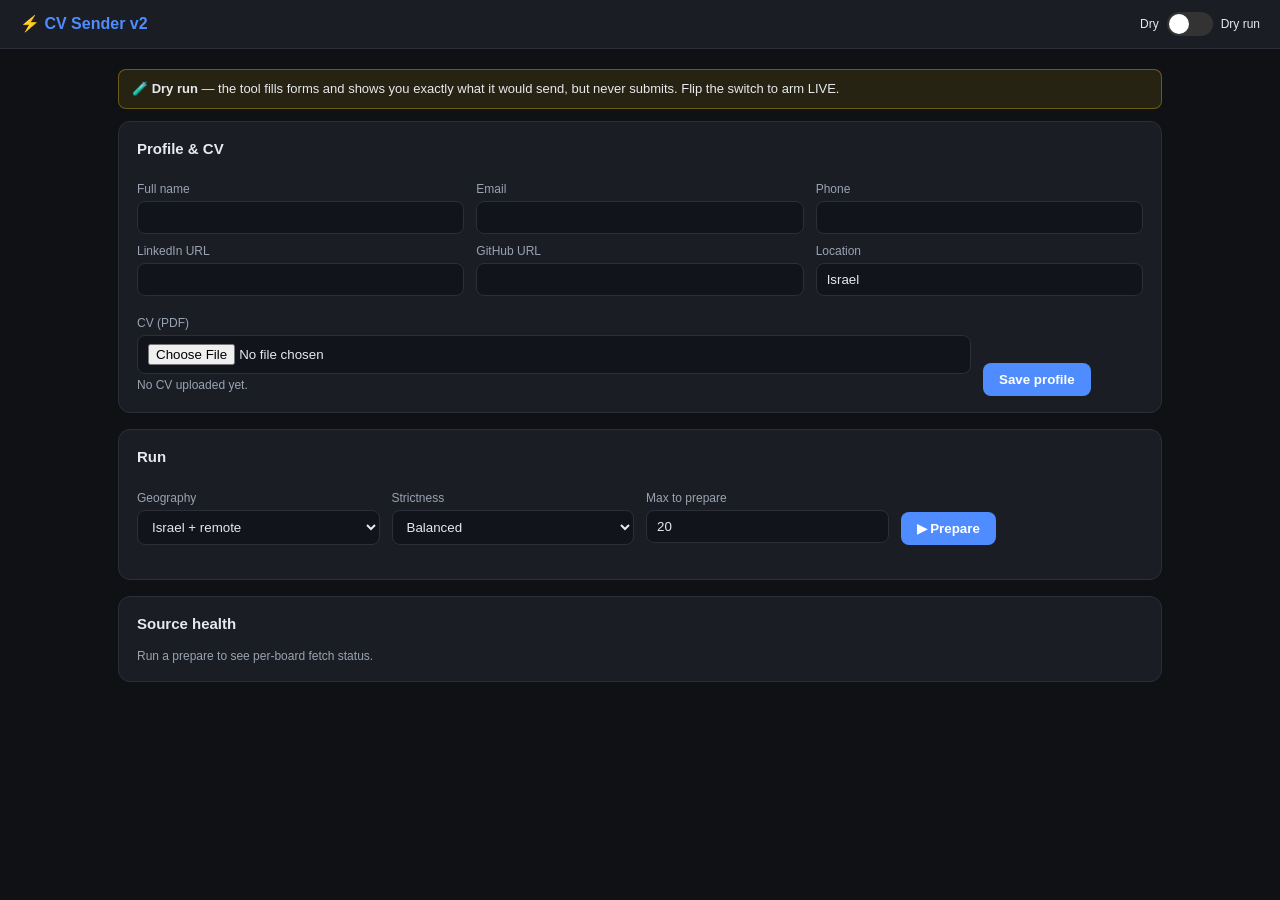
==== cvsender/web/index.html @ be68adb0 "CV Sender v2: FastAPI app, SSE UI, and tests — working slice Completes the Phase 1+2 vertical slice;" ====
<!doctype html>
<html lang="en">
<head>
<meta charset="utf-8">
<meta name="viewport" content="width=device-width, initial-scale=1">
<title>CV Sender v2</title>
<style>
  :root{--bg:#0f1115;--card:#1a1d24;--line:#2a2f3a;--fg:#e7e9ee;--mut:#9aa3b2;
        --acc:#4f8cff;--ok:#2ecc71;--warn:#f1c40f;--bad:#e74c3c;--live:#ff5c5c;}
  *{box-sizing:border-box}
  body{margin:0;font:14px/1.5 -apple-system,Segoe UI,Roboto,sans-serif;background:var(--bg);color:var(--fg)}
  header{display:flex;align-items:center;gap:14px;padding:12px 20px;border-bottom:1px solid var(--line);background:var(--card);position:sticky;top:0;z-index:5}
  .brand{color:var(--acc);font-weight:700;margin-right:auto;font-size:16px}
  main{max-width:1080px;margin:20px auto;padding:0 18px}
  .card{background:var(--card);border:1px solid var(--line);border-radius:12px;padding:16px 18px;margin-bottom:16px}
  h2{font-size:15px;margin:0 0 12px}
  label{display:block;color:var(--mut);font-size:12px;margin:8px 0 3px}
  input,select{width:100%;padding:8px 10px;border-radius:8px;border:1px solid var(--line);background:#11141a;color:var(--fg)}
  .row{display:flex;gap:12px;flex-wrap:wrap}.row>div{flex:1;min-width:130px}
  button{background:var(--acc);color:#fff;border:0;border-radius:8px;padding:9px 16px;font-weight:600;cursor:pointer}
  button.ghost{background:#11141a;border:1px solid var(--line);color:var(--fg)}
  button.bad{background:var(--bad)}button.ok{background:var(--ok)}
  button[disabled]{opacity:.45;cursor:not-allowed}
  .pill{padding:2px 9px;border-radius:20px;font-size:11px;font-weight:700;white-space:nowrap}
  .queued,.preparing,.sending{background:rgba(79,140,255,.16);color:var(--acc)}
  .ready{background:rgba(241,196,15,.16);color:var(--warn)}
  .needs_input{background:rgba(241,196,15,.16);color:var(--warn)}
  .sent,.done{background:rgba(46,204,113,.16);color:var(--ok)}
  .sent_unverified{background:rgba(241,196,15,.2);color:var(--warn)}
  .failed,.error,.cancelled,.skipped{background:rgba(231,76,60,.16);color:var(--bad)}
  .running,.awaiting_confirm{background:rgba(79,140,255,.16);color:var(--acc)}
  table{width:100%;border-collapse:collapse}
  th,td{text-align:left;padding:7px 8px;border-bottom:1px solid var(--line);font-size:13px;vertical-align:top}
  th{color:var(--mut);font-weight:600}
  .mut{color:var(--mut)}.mono{font-variant-numeric:tabular-nums}
  .mode{display:flex;align-items:center;gap:8px;font-size:12px}
  .switch{width:46px;height:24px;border-radius:20px;background:#333;position:relative;cursor:pointer;transition:.2s}
  .switch.on{background:var(--live)}
  .switch .k{position:absolute;top:2px;left:2px;width:20px;height:20px;border-radius:50%;background:#fff;transition:.2s}
  .switch.on .k{left:24px}
  .armed{color:var(--live);font-weight:700}
  .counts{display:flex;gap:8px;flex-wrap:wrap;margin:8px 0}
  .funnel{display:flex;gap:6px;flex-wrap:wrap;font-size:12px}
  .funnel span{background:#11141a;border:1px solid var(--line);border-radius:7px;padding:3px 8px}
  .revcard{border:1px solid var(--line);border-radius:10px;padding:12px 14px;margin-bottom:10px}
  .revcard.needs_input{border-color:rgba(241,196,15,.4)}
  .kv{font-size:12px;color:var(--mut);margin:2px 0}
  .kv b{color:var(--fg);font-weight:600}
  a.link{color:var(--acc)}
  .hide{display:none}
  .banner{padding:9px 13px;border-radius:8px;margin-bottom:12px;font-size:13px}
  .banner.warn{background:rgba(241,196,15,.1);border:1px solid rgba(241,196,15,.35)}
  .banner.live{background:rgba(255,92,92,.1);border:1px solid rgba(255,92,92,.4)}
  .toast{position:fixed;bottom:18px;right:18px;background:var(--card);border:1px solid var(--line);border-radius:9px;padding:10px 14px;font-size:13px;z-index:20}
</style>
</head>
<body>
<header>
  <span class="brand">⚡ CV Sender v2</span>
  <div class="mode">Dry <div class="switch" id="modeSw"><div class="k"></div></div>
    <span id="modeLbl">Dry run</span></div>
  <button class="bad hide" id="cancelBtn">Cancel run</button>
</header>
<main>
  <div id="dryBanner" class="banner warn">🧪 <b>Dry run</b> — the tool fills forms and shows you exactly what it would send, but never submits. Flip the switch to arm LIVE.</div>
  <div id="liveBanner" class="banner live hide">🔴 <b>LIVE</b> — confirming an item submits a <b>real</b> application.</div>

  <div class="card" id="profileCard">
    <h2>Profile &amp; CV</h2>
    <div class="row">
      <div><label>Full name</label><input id="p_full"></div>
      <div><label>Email</label><input id="p_email"></div>
      <div><label>Phone</label><input id="p_phone"></div>
    </div>
    <div class="row">
      <div><label>LinkedIn URL</label><input id="p_linkedin"></div>
      <div><label>GitHub URL</label><input id="p_github"></div>
      <div><label>Location</label><input id="p_location" value="Israel"></div>
    </div>
    <div class="row" style="margin-top:10px;align-items:center">
      <div style="flex:2">
        <label>CV (PDF)</label>
        <input type="file" id="p_cv" accept="application/pdf">
        <div class="kv" id="cvStatus">No CV uploaded yet.</div>
      </div>
      <div style="max-width:160px;align-self:flex-end"><button id="saveProfile">Save profile</button></div>
    </div>
  </div>

  <div class="card">
    <h2>Run</h2>
    <div class="row">
      <div><label>Geography</label>
        <select id="r_geo"><option value="israel_remote">Israel + remote</option>
          <option value="israel_only">Israel only</option><option value="anywhere">Anywhere</option></select></div>
      <div><label>Strictness</label>
        <select id="r_strict"><option value="loose">Loose</option>
          <option value="balanced" selected>Balanced</option><option value="strict">Strict</option></select></div>
      <div><label>Max to prepare</label><input type="number" id="r_cap" value="20" min="1" max="100"></div>
      <div style="align-self:flex-end"><button id="prepareBtn">▶ Prepare</button></div>
    </div>
    <div class="counts" id="counts"></div>
    <div class="funnel" id="funnel"></div>
    <div class="kv" id="statusLine"></div>
  </div>

  <div class="card" id="reviewCard" hidden>
    <h2>Review &amp; confirm <span id="reviewCount" class="mut"></span></h2>
    <div id="reviewBar" style="margin-bottom:10px"></div>
    <div id="review"></div>
  </div>

  <div class="card" id="liveCard" hidden>
    <h2>Live progress</h2>
    <table><thead><tr><th>Company</th><th>Role</th><th>Score</th><th>State</th><th>Detail</th></tr></thead>
      <tbody id="items"></tbody></table>
  </div>

  <div class="card">
    <h2>Source health</h2>
    <div id="health" class="mut" style="font-size:12px">Run a prepare to see per-board fetch status.</div>
  </div>
</main>
<div id="toast" class="toast hide"></div>
<script src="/static/app.js"></script>
</body>
</html>
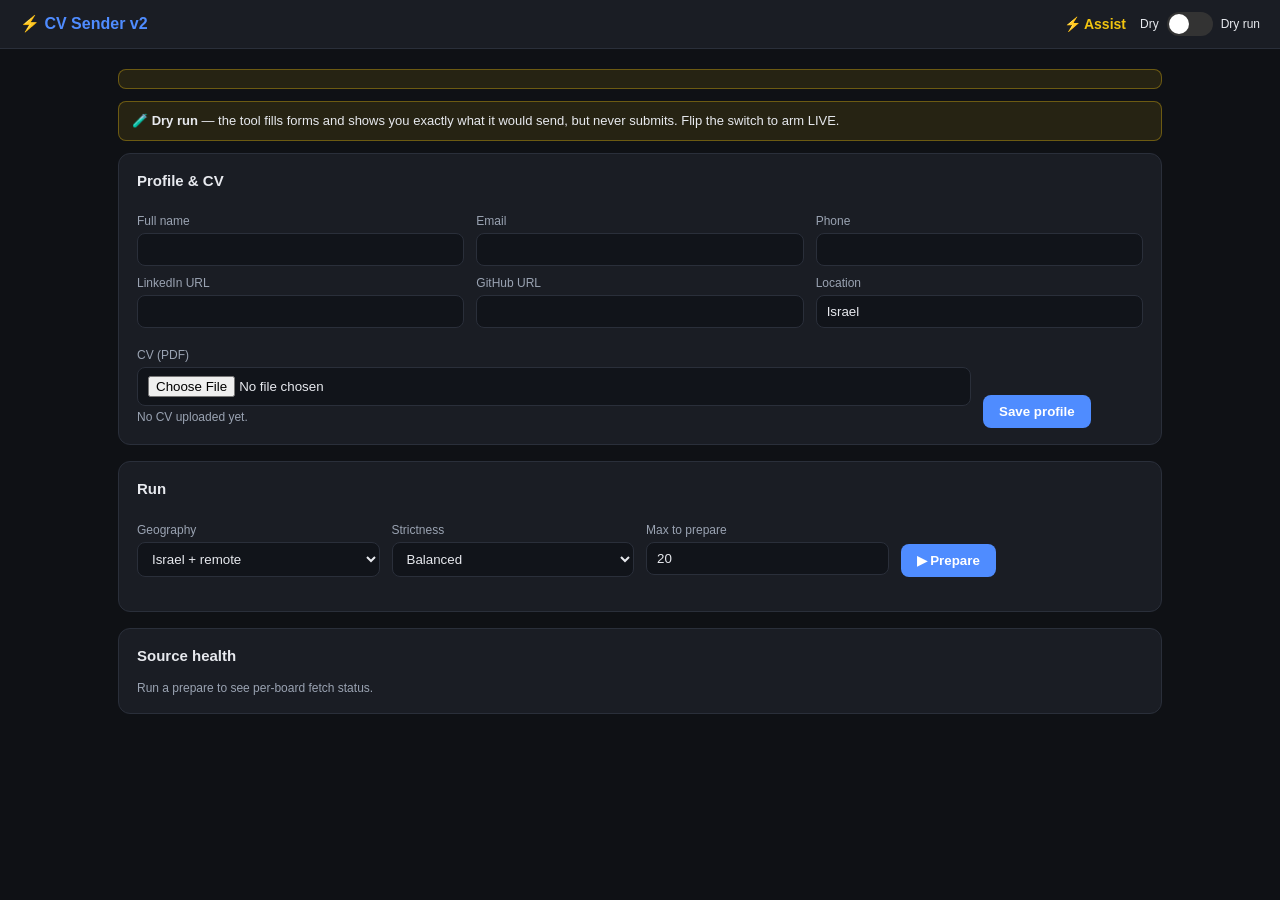
==== commit ca986168: "Surface the assist queue on the dashboard The 43 finishable applications were invisible until you kn" ====
--- a/cvsender/web/index.html
+++ b/cvsender/web/index.html
@@ -57,11 +57,15 @@
 <body>
 <header>
   <span class="brand">⚡ CV Sender v2</span>
+  <a href="/assist" style="color:var(--warn);text-decoration:none;font-weight:700"
+     id="assistLink">⚡ Assist</a>
   <div class="mode">Dry <div class="switch" id="modeSw"><div class="k"></div></div>
     <span id="modeLbl">Dry run</span></div>
   <button class="bad hide" id="cancelBtn">Cancel run</button>
 </header>
 <main>
+  <a href="/assist" id="assistBanner" class="banner warn hide"
+     style="display:block;text-decoration:none;color:inherit"></a>
   <div id="dryBanner" class="banner warn">🧪 <b>Dry run</b> — the tool fills forms and shows you exactly what it would send, but never submits. Flip the switch to arm LIVE.</div>
   <div id="liveBanner" class="banner live hide">🔴 <b>LIVE</b> — confirming an item submits a <b>real</b> application.</div>
 
